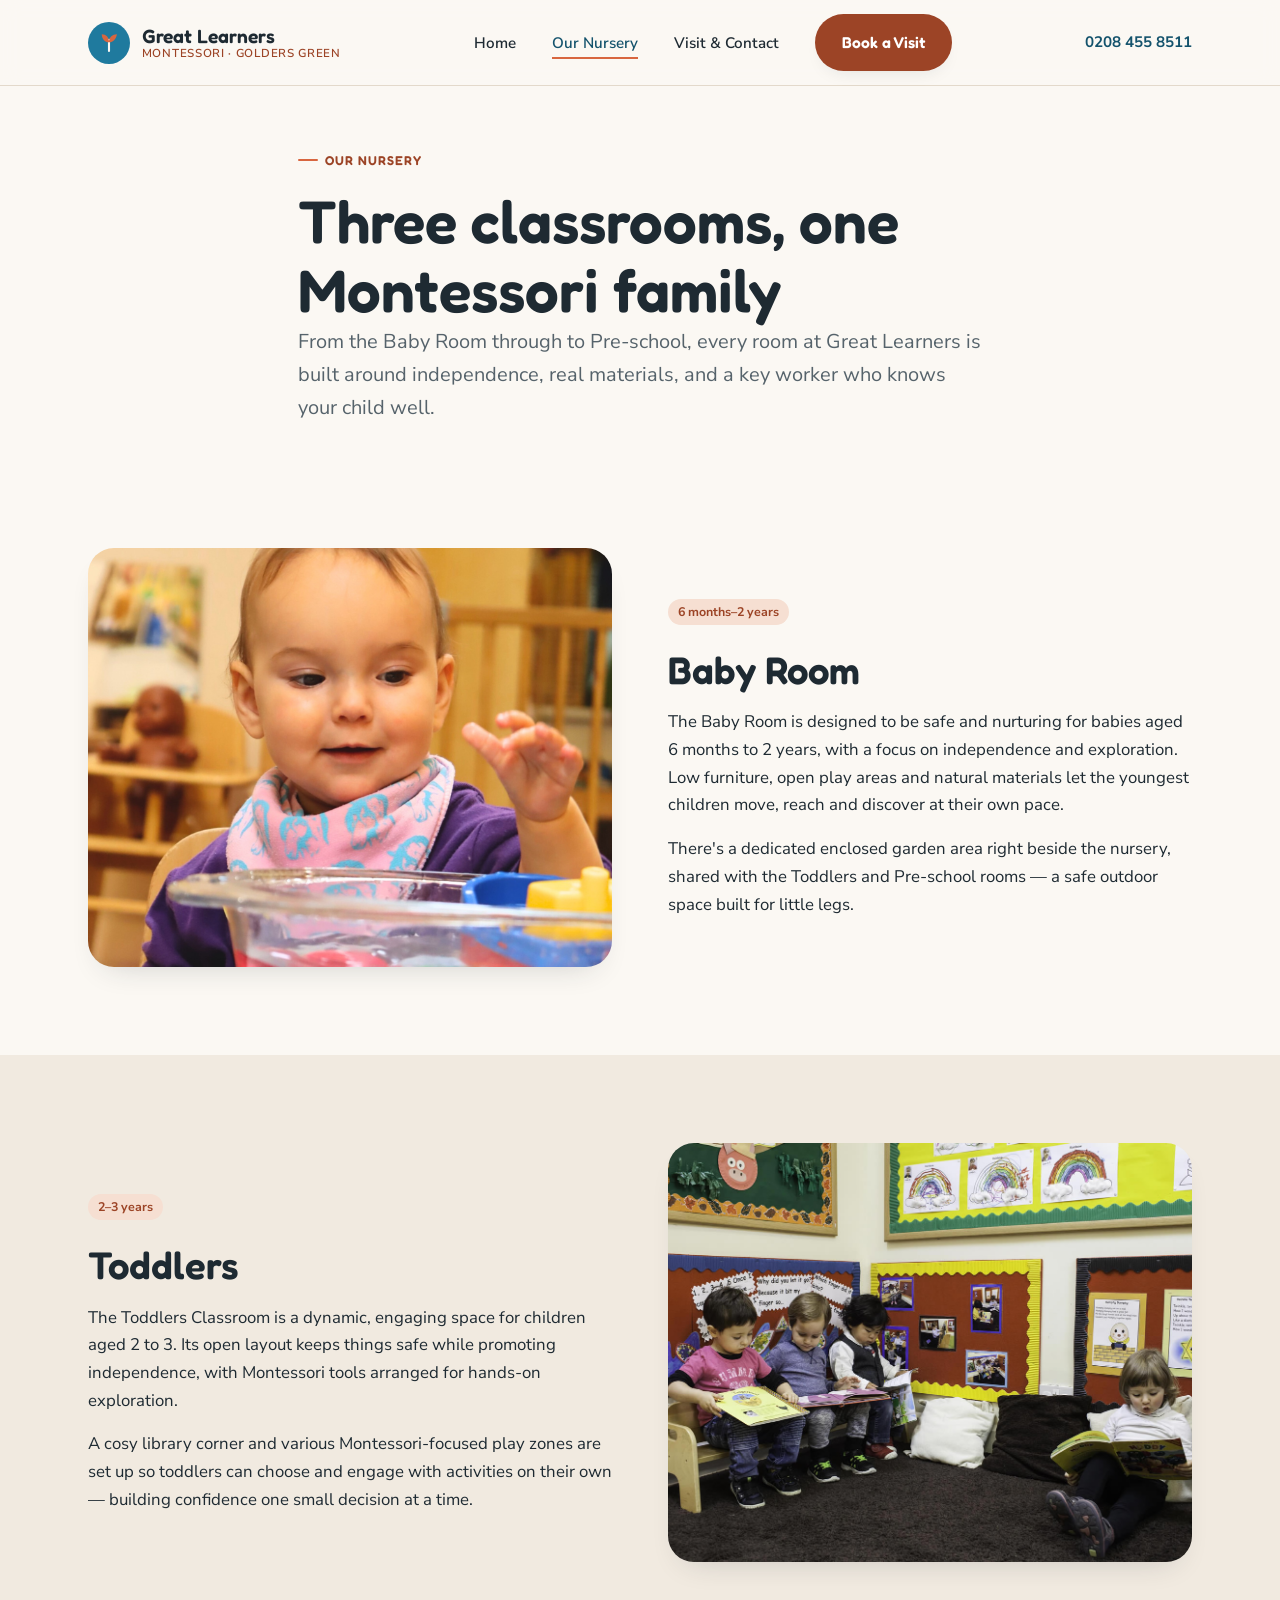
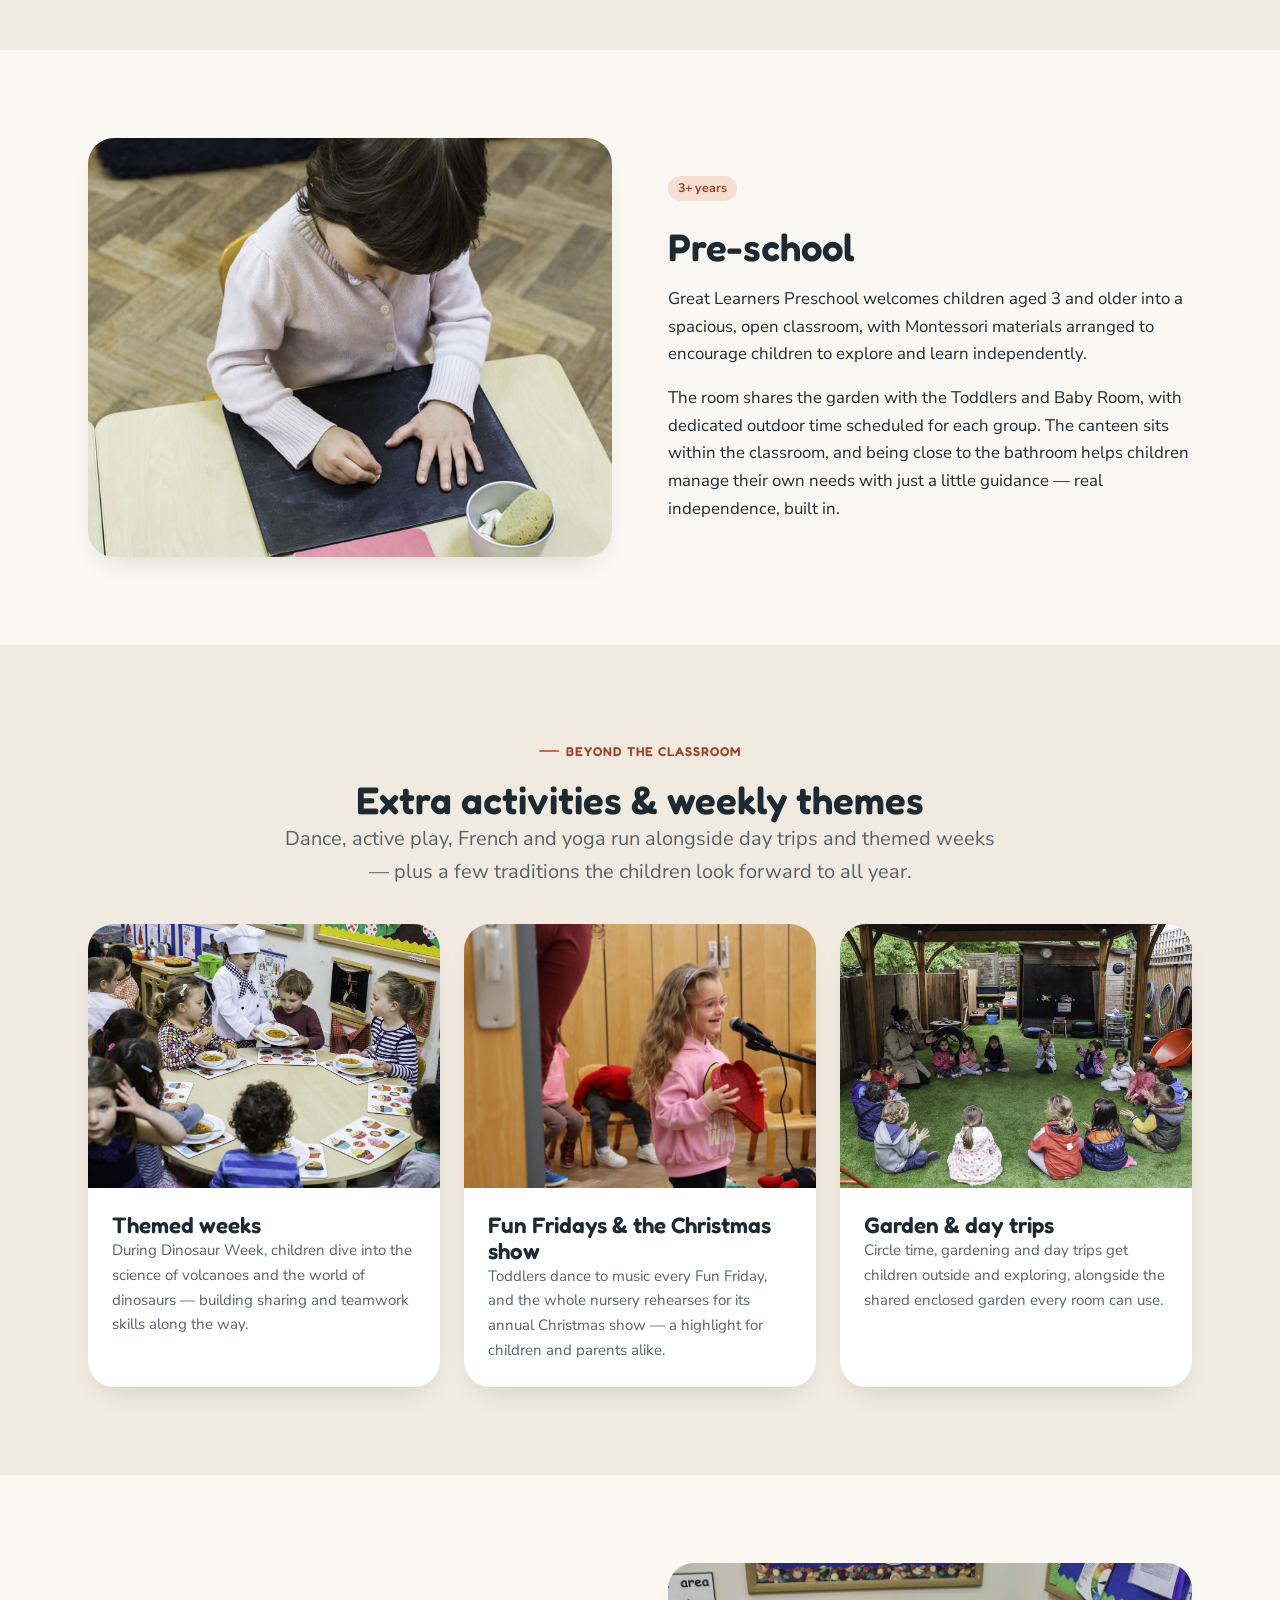
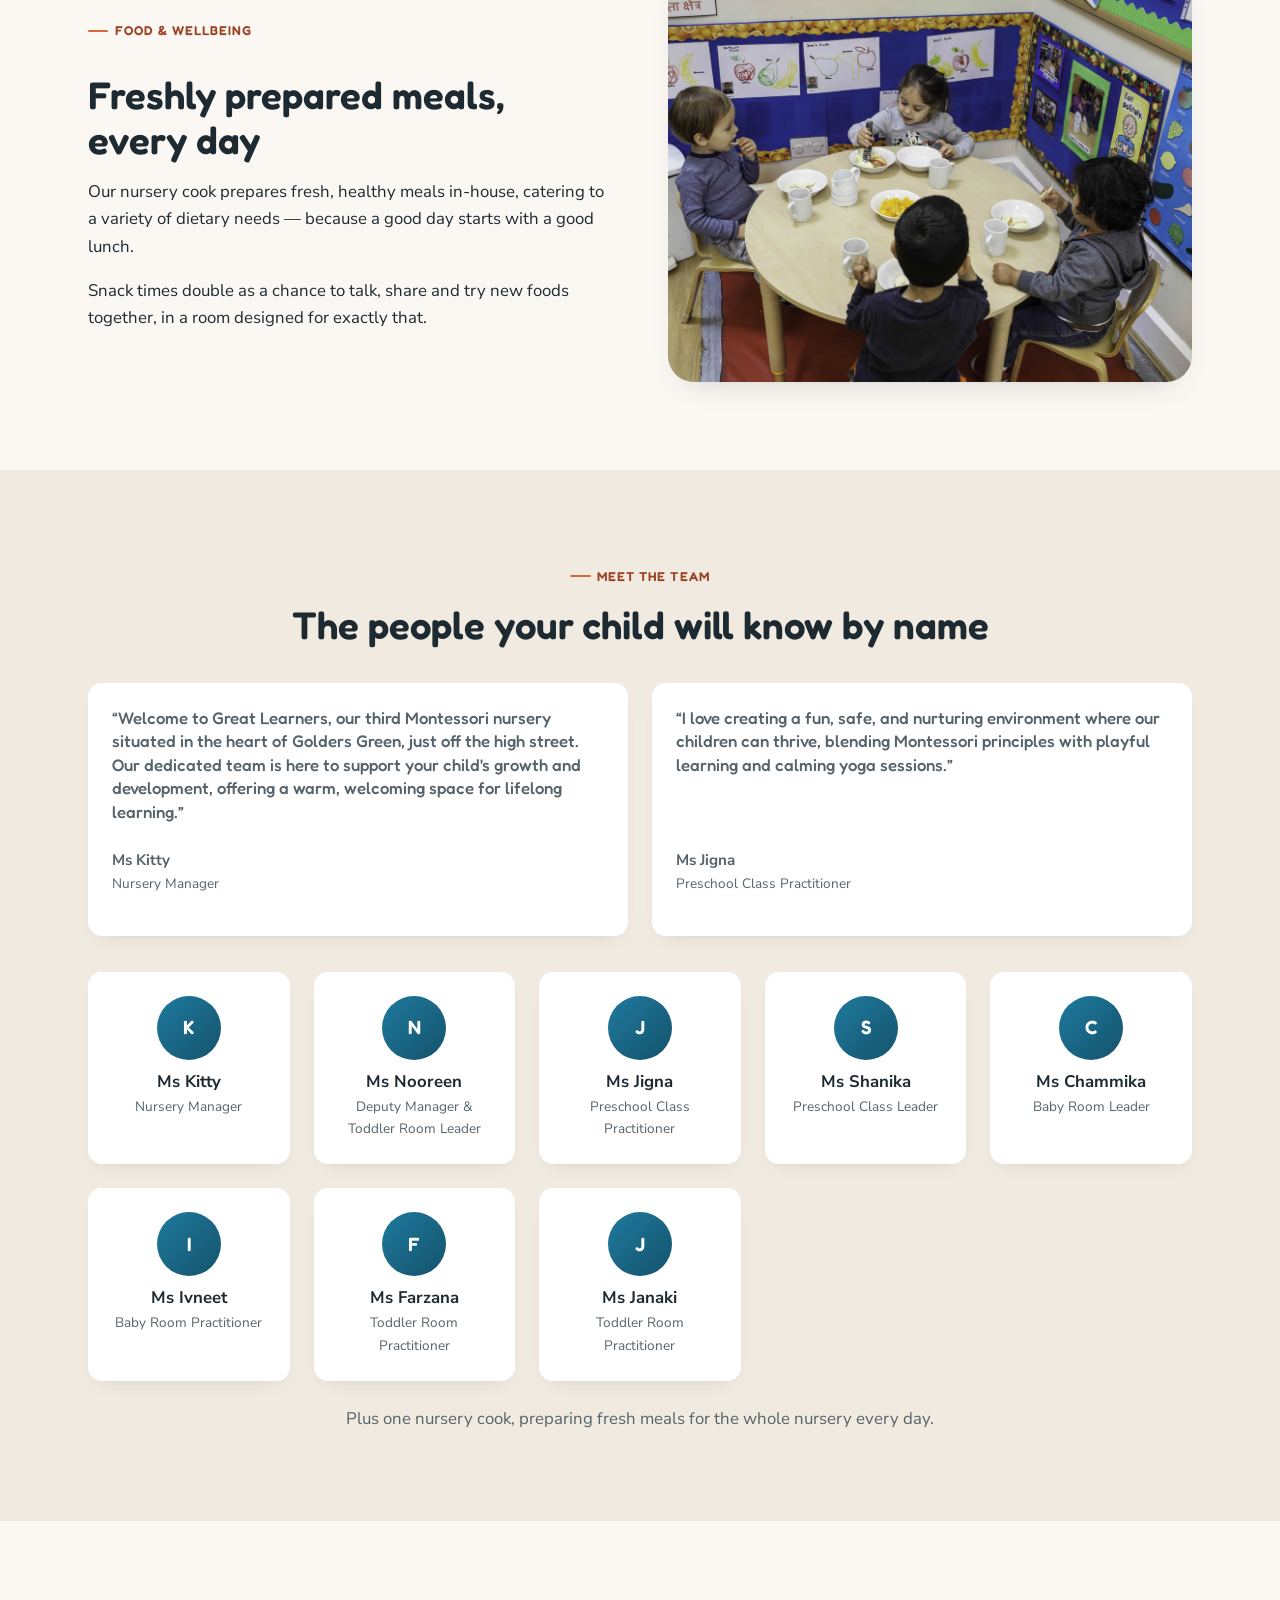
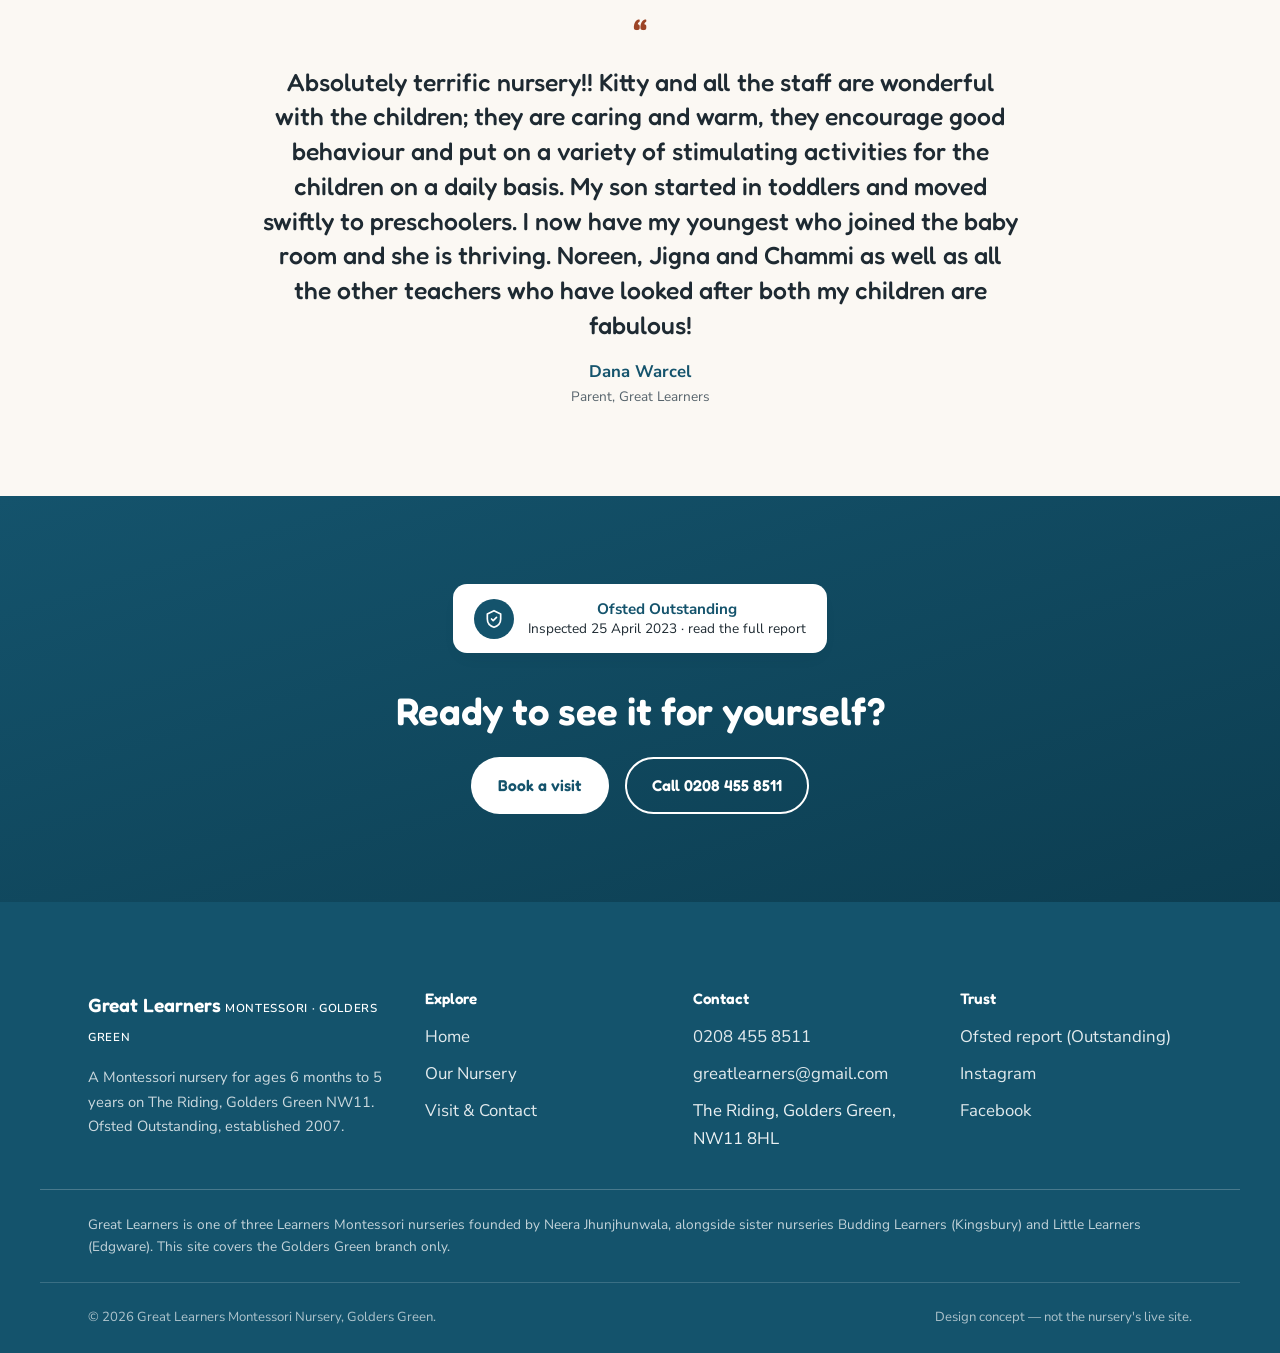
==== our-nursery.html @ 8410f06a "Build Great Learners Montessori Nursery demo site (Golders Green NW11) Three-page static redesign co" ====
<!doctype html>
<html lang="en" class="no-js">
<head>
<meta charset="utf-8">
<meta name="viewport" content="width=device-width, initial-scale=1">
<title>Our Nursery | Great Learners Montessori, Golders Green NW11</title>
<meta name="description" content="Baby Room, Toddlers and Pre-school classrooms, extra activities, meals and the team at Great Learners Montessori Nursery, Golders Green.">
<link rel="icon" href="assets/img/favicon.svg" type="image/svg+xml">
<link rel="preconnect" href="https://fonts.googleapis.com">
<link rel="preconnect" href="https://fonts.gstatic.com" crossorigin>
<link href="https://fonts.googleapis.com/css2?family=Fredoka:wght@500;600;700&family=Nunito+Sans:ital,wght@0,400;0,600;0,700;1,400&display=swap" rel="stylesheet">
<link rel="stylesheet" href="assets/css/tokens.css">
<link rel="stylesheet" href="assets/css/main.css">
</head>
<body>
<a class="skip-link" href="#main">Skip to content</a>

<header class="site-header">
  <div class="container">
    <a class="brand" href="index.html">
      <img class="brand__mark" src="assets/img/favicon.svg" alt="" width="42" height="42">
      <span class="brand__text">
        <span class="brand__name">Great Learners</span>
        <span class="brand__tag">Montessori · Golders Green</span>
      </span>
    </a>
    <nav aria-label="Primary">
      <ul class="nav__menu" id="primary-menu">
        <li><a href="index.html">Home</a></li>
        <li><a href="our-nursery.html" aria-current="page">Our Nursery</a></li>
        <li><a href="contact.html">Visit &amp; Contact</a></li>
        <li><a class="btn btn--primary" href="contact.html">Book a Visit</a></li>
      </ul>
    </nav>
    <div class="nav__extra">
      <a class="nav__phone" href="tel:+442084558511">0208 455 8511</a>
    </div>
    <button class="nav__toggle" aria-expanded="false" aria-controls="primary-menu" aria-label="Toggle menu">
      <span class="nav__toggle-bar"></span>
    </button>
  </div>
</header>

<main id="main">

  <section class="page-banner">
    <div class="container" data-reveal>
      <p class="eyebrow">Our Nursery</p>
      <h1>Three classrooms, one Montessori family</h1>
      <p class="lead">From the Baby Room through to Pre-school, every room at Great Learners is built around independence, real materials, and a key worker who knows your child well.</p>
    </div>
  </section>

  <section class="section" id="baby-room">
    <div class="container split" data-reveal>
      <div class="split__media">
        <div class="frame">
          <img src="assets/img/baby-room-sensory-water.jpg" alt="A baby exploring a sensory water tray in the Baby Room" width="1800" height="1200">
        </div>
      </div>
      <div class="split__text">
        <span class="classroom-card__age tabular">6 months&ndash;2 years</span>
        <h2>Baby Room</h2>
        <p>The Baby Room is designed to be safe and nurturing for babies aged 6 months to 2 years, with a focus on independence and exploration. Low furniture, open play areas and natural materials let the youngest children move, reach and discover at their own pace.</p>
        <p>There's a dedicated enclosed garden area right beside the nursery, shared with the Toddlers and Pre-school rooms — a safe outdoor space built for little legs.</p>
      </div>
    </div>
  </section>

  <section class="section section--dim" id="toddlers">
    <div class="container split split--reverse" data-reveal>
      <div class="split__media">
        <div class="frame">
          <img src="assets/img/reading-corner.jpg" alt="Toddlers reading together in the Toddlers classroom library corner" width="1300" height="867">
        </div>
      </div>
      <div class="split__text">
        <span class="classroom-card__age tabular">2&ndash;3 years</span>
        <h2>Toddlers</h2>
        <p>The Toddlers Classroom is a dynamic, engaging space for children aged 2 to 3. Its open layout keeps things safe while promoting independence, with Montessori tools arranged for hands-on exploration.</p>
        <p>A cosy library corner and various Montessori-focused play zones are set up so toddlers can choose and engage with activities on their own — building confidence one small decision at a time.</p>
      </div>
    </div>
  </section>

  <section class="section" id="preschool">
    <div class="container split" data-reveal>
      <div class="split__media">
        <div class="frame">
          <img src="assets/img/writing-letter-s.jpg" alt="A pre-schooler practising letter writing at a table" width="733" height="1100">
        </div>
      </div>
      <div class="split__text">
        <span class="classroom-card__age tabular">3+ years</span>
        <h2>Pre-school</h2>
        <p>Great Learners Preschool welcomes children aged 3 and older into a spacious, open classroom, with Montessori materials arranged to encourage children to explore and learn independently.</p>
        <p>The room shares the garden with the Toddlers and Baby Room, with dedicated outdoor time scheduled for each group. The canteen sits within the classroom, and being close to the bathroom helps children manage their own needs with just a little guidance — real independence, built in.</p>
      </div>
    </div>
  </section>

  <section class="section section--dim">
    <div class="container">
      <div class="section-head section-head--center" data-reveal>
        <p class="eyebrow">Beyond the classroom</p>
        <h2>Extra activities &amp; weekly themes</h2>
        <p class="lead" style="margin-inline:auto;">Dance, active play, French and yoga run alongside day trips and themed weeks — plus a few traditions the children look forward to all year.</p>
      </div>
      <div class="card-grid" data-reveal>
        <div class="classroom-card">
          <div class="classroom-card__media">
            <img src="assets/img/mealtime-chef-roleplay.jpg" alt="Pre-schoolers dressed as chefs, role-playing serving food to their friends" width="1300" height="867">
          </div>
          <div class="classroom-card__body">
            <h3>Themed weeks</h3>
            <p>During Dinosaur Week, children dive into the science of volcanoes and the world of dinosaurs — building sharing and teamwork skills along the way.</p>
          </div>
        </div>
        <div class="classroom-card">
          <div class="classroom-card__media">
            <img src="assets/img/activity-christmas-show.jpg" alt="A Great Learners pre-schooler singing at the microphone during the annual Christmas show" width="1800" height="1200">
          </div>
          <div class="classroom-card__body">
            <h3>Fun Fridays &amp; the Christmas show</h3>
            <p>Toddlers dance to music every Fun Friday, and the whole nursery rehearses for its annual Christmas show — a highlight for children and parents alike.</p>
          </div>
        </div>
        <div class="classroom-card">
          <div class="classroom-card__media">
            <img src="assets/img/garden-circle-time.jpg" alt="Children and a teacher having circle time in the nursery garden" width="1300" height="867">
          </div>
          <div class="classroom-card__body">
            <h3>Garden &amp; day trips</h3>
            <p>Circle time, gardening and day trips get children outside and exploring, alongside the shared enclosed garden every room can use.</p>
          </div>
        </div>
      </div>
    </div>
  </section>

  <section class="section">
    <div class="container split split--reverse" data-reveal>
      <div class="split__media">
        <div class="frame">
          <img src="assets/img/meals-snacktime.jpg" alt="Children sharing fruit and snacks together at Great Learners" width="1300" height="867">
        </div>
      </div>
      <div class="split__text">
        <p class="eyebrow">Food &amp; wellbeing</p>
        <h2>Freshly prepared meals, every day</h2>
        <p>Our nursery cook prepares fresh, healthy meals in-house, catering to a variety of dietary needs — because a good day starts with a good lunch.</p>
        <p>Snack times double as a chance to talk, share and try new foods together, in a room designed for exactly that.</p>
      </div>
    </div>
  </section>

  <section class="section section--dim">
    <div class="container">
      <div class="section-head section-head--center" data-reveal>
        <p class="eyebrow">Meet the team</p>
        <h2>The people your child will know by name</h2>
      </div>
      <div class="card-grid" data-reveal style="margin-bottom: var(--space-4);">
        <div class="feature-card">
          <p class="quote__text" style="font-size:1.05rem;">&ldquo;Welcome to Great Learners, our third Montessori nursery situated in the heart of Golders Green, just off the high street. Our dedicated team is here to support your child's growth and development, offering a warm, welcoming space for lifelong learning.&rdquo;</p>
          <p class="quote__cite">Ms Kitty<span>Nursery Manager</span></p>
        </div>
        <div class="feature-card">
          <p class="quote__text" style="font-size:1.05rem;">&ldquo;I love creating a fun, safe, and nurturing environment where our children can thrive, blending Montessori principles with playful learning and calming yoga sessions.&rdquo;</p>
          <p class="quote__cite">Ms Jigna<span>Preschool Class Practitioner</span></p>
        </div>
      </div>
      <div class="team-grid" data-reveal>
        <div class="team-card">
          <div class="team-card__avatar" aria-hidden="true">K</div>
          <div class="team-card__name">Ms Kitty</div>
          <div class="team-card__role">Nursery Manager</div>
        </div>
        <div class="team-card">
          <div class="team-card__avatar" aria-hidden="true">N</div>
          <div class="team-card__name">Ms Nooreen</div>
          <div class="team-card__role">Deputy Manager &amp; Toddler Room Leader</div>
        </div>
        <div class="team-card">
          <div class="team-card__avatar" aria-hidden="true">J</div>
          <div class="team-card__name">Ms Jigna</div>
          <div class="team-card__role">Preschool Class Practitioner</div>
        </div>
        <div class="team-card">
          <div class="team-card__avatar" aria-hidden="true">S</div>
          <div class="team-card__name">Ms Shanika</div>
          <div class="team-card__role">Preschool Class Leader</div>
        </div>
        <div class="team-card">
          <div class="team-card__avatar" aria-hidden="true">C</div>
          <div class="team-card__name">Ms Chammika</div>
          <div class="team-card__role">Baby Room Leader</div>
        </div>
        <div class="team-card">
          <div class="team-card__avatar" aria-hidden="true">I</div>
          <div class="team-card__name">Ms Ivneet</div>
          <div class="team-card__role">Baby Room Practitioner</div>
        </div>
        <div class="team-card">
          <div class="team-card__avatar" aria-hidden="true">F</div>
          <div class="team-card__name">Ms Farzana</div>
          <div class="team-card__role">Toddler Room Practitioner</div>
        </div>
        <div class="team-card">
          <div class="team-card__avatar" aria-hidden="true">J</div>
          <div class="team-card__name">Ms Janaki</div>
          <div class="team-card__role">Toddler Room Practitioner</div>
        </div>
      </div>
      <p style="text-align:center; margin-top: var(--space-3); color: var(--color-text-soft);">Plus one nursery cook, preparing fresh meals for the whole nursery every day.</p>
    </div>
  </section>

  <section class="section">
    <div class="container">
      <div class="quote" data-reveal>
        <p class="quote__mark" aria-hidden="true">&ldquo;</p>
        <p class="quote__text">Absolutely terrific nursery!! Kitty and all the staff are wonderful with the children; they are caring and warm, they encourage good behaviour and put on a variety of stimulating activities for the children on a daily basis. My son started in toddlers and moved swiftly to preschoolers. I now have my youngest who joined the baby room and she is thriving. Noreen, Jigna and Chammi as well as all the other teachers who have looked after both my children are fabulous!</p>
        <p class="quote__cite">Dana Warcel<span>Parent, Great Learners</span></p>
      </div>
    </div>
  </section>

  <section class="section section--dark cta-band">
    <div class="container" data-reveal>
      <a class="ofsted-badge" href="https://reports.ofsted.gov.uk/provider/16/EY360232" target="_blank" rel="noopener">
        <span class="ofsted-badge__icon" aria-hidden="true">
          <svg width="20" height="20" viewBox="0 0 24 24" fill="none" stroke="currentColor" stroke-width="2" stroke-linecap="round" stroke-linejoin="round"><path d="M12 2 4 6v6c0 5 3.5 8.5 8 10 4.5-1.5 8-5 8-10V6l-8-4Z"/><path d="m9 12 2 2 4-4"/></svg>
        </span>
        <span class="ofsted-badge__text"><strong>Ofsted Outstanding</strong>Inspected 25 April 2023 &middot; read the full report</span>
      </a>
      <h2 style="margin-top: var(--space-4);">Ready to see it for yourself?</h2>
      <div class="btn-row" style="justify-content:center; margin-top: var(--space-3);">
        <a class="btn btn--light" href="contact.html">Book a visit</a>
        <a class="btn btn--ghost" href="tel:+442084558511">Call 0208 455 8511</a>
      </div>
    </div>
  </section>

</main>

<footer class="site-footer">
  <div class="container footer-grid">
    <div class="footer-brand">
      <span class="brand__name">Great Learners</span>
      <span class="brand__tag">Montessori · Golders Green</span>
      <p>A Montessori nursery for ages 6 months to 5 years on The Riding, Golders Green NW11. Ofsted Outstanding, established 2007.</p>
    </div>
    <div>
      <h4>Explore</h4>
      <ul>
        <li><a href="index.html">Home</a></li>
        <li><a href="our-nursery.html">Our Nursery</a></li>
        <li><a href="contact.html">Visit &amp; Contact</a></li>
      </ul>
    </div>
    <div>
      <h4>Contact</h4>
      <ul>
        <li><a href="tel:+442084558511">0208 455 8511</a></li>
        <li><a href="mailto:greatlearners@gmail.com">greatlearners@gmail.com</a></li>
        <li>The Riding, Golders Green, NW11 8HL</li>
      </ul>
    </div>
    <div>
      <h4>Trust</h4>
      <ul>
        <li><a href="https://reports.ofsted.gov.uk/provider/16/EY360232" target="_blank" rel="noopener">Ofsted report (Outstanding)</a></li>
        <li><a href="https://www.instagram.com/greatlearners/" target="_blank" rel="noopener">Instagram</a></li>
        <li><a href="https://www.facebook.com/greatlearnersmontessori/" target="_blank" rel="noopener">Facebook</a></li>
      </ul>
    </div>
  </div>
  <div class="container footer-family">
    Great Learners is one of three Learners Montessori nurseries founded by Neera Jhunjhunwala, alongside sister nurseries Budding Learners (Kingsbury) and Little Learners (Edgware). This site covers the Golders Green branch only.
  </div>
  <div class="container footer-bottom">
    <span>&copy; <span id="year">2026</span> Great Learners Montessori Nursery, Golders Green.</span>
    <span>Design concept — not the nursery's live site.</span>
  </div>
</footer>

<script src="assets/js/main.js" defer></script>
<script>document.getElementById('year').textContent = new Date().getFullYear();</script>
</body>
</html>
---- assets/css/tokens.css ----
/* ==========================================================================
   Design tokens — Great Learners Montessori Nursery, Golders Green NW11
   (one branch of the Learners Montessori family; this site is scoped to
   the Golders Green / The Riding location only — see BUILD_BRIEF.md)

   Palette: "morning sky" — a bright cerulean sky-blue as the primary hue,
   sampled in spirit from the royal-blue play chairs, dress-up aprons and
   water-play tubs that recur through every one of Great Learners' own
   classroom photos, paired with a warm burnt-terracotta accent lifted
   directly from the real building the nursery occupies (the golders-green
   brick gable of St Michael's, in exterior-building.jpg) and from the warm
   beech-wood shelving in every classroom. Chosen to read bright, open-air
   and optimistic (skies, morning circle-time in the garden) rather than
   the deep navy the parent brand's own shield logo defaults to — this is
   a distinct redesign identity for the Golders Green branch, not a copy
   of the existing site's colours.

   Distinct from every other project in this consultancy's portfolio
   (checked against sibling tokens.css files present at build time):
   - No dark navy/indigo (cobblers-and-keys ~213°, nw3-chiropractic
     ~232-240°) — this sky-blue sits at hue ~197°, meaningfully brighter/
     lighter (L 37%) than either, not a dark UI anchor colour.
   - No deep teal (hampstead-chiropractic ~185°, je-sports-therapy
     ~183-184°) — again a ~12-15° hue gap plus much higher lightness here.
   - No moss/fern/bottle green (casa-dei-bambini-montessori ~100°,
     lamats-vintage ~152°) and no green at all as a named token.
   - No amethyst/violet (dental-perfection ~276°).
   - No red/crimson/rose/mauve/plum (quigley-butchers 0°, royal-fabrics
     ~340-344°, mad-lillies ~350°, reichs-caterers ~333°, stitches-
     tailoring ~305°) — the terracotta accent here sits at hue ~15°, an
     orange-leaning burnt clay, not a red or pink.
   - Gold/honey/brass (casa-dei-bambini honey ~33°, beehive-brookland
     amber ~40°, plus several siblings' brass trims) is deliberately NOT
     used here — this build is a clean two-hue system (sky + terracotta)
     rather than adding a third accent into that already-crowded band.

   Contrast notes (computed via the WCAG relative-luminance formula, not
   eyeballed — AA thresholds: 4.5:1 normal text, 3:1 large text/UI):
   - --color-sky (#1F7A9E): 4.57:1 on paper, 4.84:1 on white surface —
     clears AA for normal text and as a solid button fill under white
     text (white-on-sky is 4.84:1). Safe for headings, links, buttons.
   - --color-sky-deep (#14536C): 7.98:1 on paper, 8.46:1 white-on-fill —
     dark sections, footer, nav, hover/active state.
   - --color-sky-pale (#DCEEF3): pale tint for chips/badges only — 4.05:1
     against plain --color-sky, so don't set sky text on sky-pale without
     rechecking; ink/sky-deep both clear 12:1+ on it.
   - --color-terracotta (#D8663F) is DECORATIVE / LARGE-TEXT-ONLY on light
     backgrounds — 3.36:1 on paper, 3.56:1 white-on-fill — fails AA normal
     text. Use --color-terracotta-deep for any small text, link, or solid
     button fill that needs body-text-safe contrast.
   - --color-terracotta-deep (#9C4426): 6.07:1 on paper, 6.43:1 white-on-
     fill — safe for small text and button fills.
   - --color-ink (#1E2A32) / --color-ink-soft (#56636B): 13.84:1 / 5.84:1
     on paper — safe for body copy at both weights.
   ========================================================================== */

:root {
  /* ---- Colors: core ---- */
  --color-sky: #1F7A9E;           /* primary — bright cerulean sky-blue */
  --color-sky-deep: #14536C;      /* dark sections/footer/nav, hover/active */
  --color-sky-pale: #DCEEF3;      /* pale tint for chips/badges/backgrounds — not for text alone */

  --color-terracotta: #D8663F;    /* accent — DECORATIVE/LARGE-TEXT ONLY on light bg, see contrast note */
  --color-terracotta-deep: #9C4426; /* text-safe terracotta — small text, links, button fills */
  --color-terracotta-pale: #F6DFD2; /* pale tint for chips/badges — not for text */

  /* ---- Colors: neutrals ---- */
  --color-paper: #FBF8F3;         /* page background — warm ivory */
  --color-paper-dim: #F1EAE0;     /* secondary panel background, card fills */
  --color-surface: #FFFFFF;       /* card surface */
  --color-ink: #1E2A32;           /* body text — blue-charcoal, ties to sky hue family */
  --color-ink-soft: #56636B;      /* secondary text — 5.84:1 on paper */
  --color-line: #E3D9CB;          /* hairline borders — decorative only */
  --color-line-strong: #CBBBA6;
  --color-white: #FFFFFF;

  /* Computed hover-fill: shared dark accent buttons derived live from
     --color-sky via color-mix rather than a separate hand-maintained
     token — see main.css .btn rules. */
  --hover-fill: color-mix(in oklch, var(--color-sky) 72%, black);

  /* Semantic aliases */
  --color-bg: var(--color-paper);
  --color-text: var(--color-ink);
  --color-text-soft: var(--color-ink-soft);
  --color-primary: var(--color-sky);
  --color-primary-deep: var(--color-sky-deep);
  --color-accent: var(--color-terracotta);
  --color-accent-deep: var(--color-terracotta-deep);

  /* ---- Typography ----
     Google Fonts CDN (accepted convention elsewhere in this portfolio —
     dr-li-acupuncture-clinic, fitness-finetic, hampstead-practice,
     i-love-pilates, etc. — with a system-font fallback stack so the page
     still renders correctly if the CDN request fails). Fredoka (rounded,
     warm, friendly geometric sans) for display/headings — evokes a
     children's-education brand without tipping into twee, and echoes the
     hand-drawn marker-style headings on the nursery's own current site
     without literally copying its typeface. Nunito Sans for body/UI: a
     humanist sans with soft, rounded terminals that pairs cleanly with
     Fredoka rather than clashing. Neither font is used elsewhere in this
     portfolio yet. */
  --font-display: "Fredoka", ui-rounded, "SF Pro Rounded", "Baloo 2", "Segoe UI", -apple-system, BlinkMacSystemFont, "Helvetica Neue", Arial, sans-serif;
  --font-body: "Nunito Sans", -apple-system, BlinkMacSystemFont, "Segoe UI", Roboto, "Helvetica Neue", Arial, sans-serif;
  --font-sans: "Nunito Sans", -apple-system, BlinkMacSystemFont, "Segoe UI", Roboto, "Helvetica Neue", Arial, sans-serif;

  --fs-h1: clamp(2.35rem, 3.6vw + 1rem, 3.75rem);
  --fs-h2: clamp(1.7rem, 2vw + 1rem, 2.4rem);
  --fs-h3: clamp(1.2rem, 1vw + 1rem, 1.4rem);
  --fs-lead: clamp(1.08rem, 0.6vw + 0.9rem, 1.25rem);
  --fs-body: 1.05rem;
  --fs-small: 0.875rem;
  --fs-eyebrow: 0.8rem;

  --lh-tight: 1.15;
  --lh-body: 1.65;

  /* ---- Spacing scale ---- */
  --space-1: 0.5rem;
  --space-2: 1rem;
  --space-3: 1.5rem;
  --space-4: 2.25rem;
  --space-5: 3.5rem;
  --space-6: 5.5rem;
  --space-7: 8rem;

  /* ---- Layout ---- */
  --container-width: 1200px;
  --container-pad: clamp(1.25rem, 4vw, 3rem);
  --radius-sm: 6px;
  --radius-md: 14px;
  --radius-lg: 26px;

  /* ---- Shadows (warm, low-contrast — not cool/violet-toned) ---- */
  --shadow-card: 0 14px 32px -18px rgba(30, 42, 50, 0.24);
  --shadow-card-hover: 0 22px 44px -16px rgba(30, 42, 50, 0.32);
  --shadow-soft: 0 8px 20px -12px rgba(30, 42, 50, 0.18);

  /* ---- Motion ---- */
  --ease-out: cubic-bezier(0.22, 1, 0.36, 1);
  --ease-key: cubic-bezier(0.16, 0.84, 0.44, 1);
  --dur-fast: 220ms;
  --dur-med: 550ms;
  --dur-slow: 1100ms;

  /* Breakpoints (reference only, used in comments): 640 / 900 / 1200 */
}

@view-transition {
  navigation: auto;
}
---- assets/css/main.css ----
/* ==========================================================================
   Great Learners Montessori Nursery — shared styles
   Plain CSS, no framework, no build step. Tokens live in tokens.css.
   ========================================================================== */

/* ---- Reset ---- */
*, *::before, *::after { box-sizing: border-box; }
* { margin: 0; }
html {
  -webkit-text-size-adjust: 100%;
  scroll-behavior: smooth;
  /* Defensive: the fixed + translateX(100%) off-canvas mobile nav drawer
     (see .nav__menu below) is positioned off the visual viewport, but its
     transformed box still extends the document's scrollable-overflow
     region in some browsers, letting the whole page drag/scroll
     horizontally even with the drawer closed. Clipping on the axis that
     matters, on both html and body, prevents that without touching
     position: sticky on .site-header (which only needs overflow-y left
     alone on ancestors to keep working). */
  overflow-x: hidden;
}
@media (prefers-reduced-motion: reduce) {
  html { scroll-behavior: auto; }
}
body {
  font-family: var(--font-body);
  font-size: var(--fs-body);
  line-height: var(--lh-body);
  color: var(--color-text);
  background: var(--color-paper);
  min-height: 100vh;
  overflow-x: hidden;
}
img, picture, svg { display: block; max-width: 100%; }
input, button, textarea, select { font: inherit; color: inherit; }
a { color: var(--color-sky-deep); text-decoration-thickness: 0.08em; text-underline-offset: 0.18em; }
a:hover { color: var(--color-terracotta-deep); }
h1, h2, h3, h4 {
  font-family: var(--font-display);
  line-height: var(--lh-tight);
  font-weight: 600;
  color: var(--color-ink);
  overflow-wrap: anywhere;
}
h1 { font-size: var(--fs-h1); }
h2 { font-size: var(--fs-h2); }
h3 { font-size: var(--fs-h3); }
p { overflow-wrap: anywhere; }
ul, ol { padding-left: 1.2em; }
.no-js [data-reveal] { opacity: 1 !important; transform: none !important; }

/* Thin custom scrollbars on internally-scrolling elements */
.scroll-thin { scrollbar-width: thin; scrollbar-color: var(--color-sky) var(--color-paper-dim); }
.scroll-thin::-webkit-scrollbar { height: 8px; width: 8px; }
.scroll-thin::-webkit-scrollbar-track { background: var(--color-paper-dim); border-radius: 999px; }
.scroll-thin::-webkit-scrollbar-thumb { background: var(--color-sky); border-radius: 999px; }

.tabular { font-variant-numeric: tabular-nums; }

/* ---- Layout ---- */
.container {
  width: 100%;
  max-width: var(--container-width);
  margin-inline: auto;
  padding-inline: var(--container-pad);
}
.section { padding-block: var(--space-6); }
.section--tight { padding-block: var(--space-5); }
.section--dark {
  background: linear-gradient(in oklch to bottom right, var(--color-sky-deep), color-mix(in oklch, var(--color-sky-deep) 82%, black));
  color: var(--color-white);
}
.section--dark h2, .section--dark h3 { color: var(--color-white); }
.section--dim { background: var(--color-paper-dim); }
.eyebrow {
  display: inline-flex;
  align-items: center;
  gap: 0.5em;
  font-family: var(--font-display);
  font-size: var(--fs-eyebrow);
  font-weight: 600;
  letter-spacing: 0.08em;
  text-transform: uppercase;
  color: var(--color-terracotta-deep);
  margin-bottom: var(--space-2);
}
.eyebrow::before {
  content: "";
  width: 1.6em;
  height: 2px;
  background: var(--color-terracotta);
  border-radius: 2px;
}
.section--dark .eyebrow { color: var(--color-sky-pale); }
.section--dark .eyebrow::before { background: var(--color-sky-pale); }
.lead { font-size: var(--fs-lead); color: var(--color-text-soft); max-width: 60ch; }
.section--dark .lead { color: color-mix(in oklch, var(--color-white) 82%, transparent); }
.section-head { max-width: 720px; margin-bottom: var(--space-4); }
.section-head--center { margin-inline: auto; text-align: center; }

/* ---- Buttons ---- */
.btn {
  display: inline-flex;
  align-items: center;
  justify-content: center;
  gap: 0.5em;
  font-family: var(--font-display);
  font-weight: 600;
  font-size: 0.98rem;
  padding: 0.85em 1.6em;
  border-radius: 999px;
  border: 2px solid transparent;
  cursor: pointer;
  text-decoration: none;
  white-space: nowrap;
  transition: transform var(--dur-fast) var(--ease-out), box-shadow var(--dur-fast) var(--ease-out), background-color var(--dur-fast) var(--ease-out);
}
.btn--primary { background: var(--color-terracotta-deep); color: var(--color-white); box-shadow: var(--shadow-soft); }
.btn--primary:hover { background: color-mix(in oklch, var(--color-terracotta-deep) 82%, black); color: var(--color-white); box-shadow: var(--shadow-card-hover); }
.btn--ghost { background: transparent; border-color: currentColor; color: var(--color-sky-deep); }
.btn--ghost:hover { background: var(--color-sky-deep); color: var(--color-white); }
.section--dark .btn--ghost { color: var(--color-white); }
.section--dark .btn--ghost:hover { background: var(--color-white); color: var(--color-sky-deep); }
.btn--light { background: var(--color-white); color: var(--color-sky-deep); }
.btn--light:hover { background: var(--color-sky-pale); }
.btn-row { display: flex; flex-wrap: wrap; gap: var(--space-2); align-items: center; }
/* Never animate transform on the element that owns :hover if it also owns
   layout-affecting children; here .btn itself is the leaf, so a direct
   hover-transform is fine. The magnetic CTA below hovers a stable wrapper
   and animates the button as its child instead. */
.btn:active { transform: translateY(1px); }

.magnetic-wrap { display: inline-block; }
.btn--magnetic { transition: transform var(--dur-fast) var(--ease-out); }

/* ---- Header / Nav ---- */
.site-header {
  position: sticky;
  top: 0;
  z-index: 40;
  background: color-mix(in oklch, var(--color-paper) 92%, transparent);
  backdrop-filter: blur(10px);
  border-bottom: 1px solid var(--color-line);
}
.site-header .container {
  display: flex;
  align-items: center;
  justify-content: space-between;
  gap: var(--space-3);
  padding-block: 0.9rem;
}
.brand { display: flex; align-items: center; gap: 0.7em; text-decoration: none; min-width: 0; }
.brand__mark { flex-shrink: 0; width: 42px; height: 42px; }
.brand__text { display: flex; flex-direction: column; line-height: 1.15; min-width: 0; }
.brand__name { font-family: var(--font-display); font-weight: 600; font-size: 1.2rem; color: var(--color-ink); overflow-wrap: anywhere; }
.brand__tag { font-size: 0.72rem; letter-spacing: 0.06em; text-transform: uppercase; color: var(--color-terracotta-deep); font-weight: 600; }

.nav__menu {
  display: flex;
  align-items: center;
  gap: var(--space-4);
  list-style: none;
  padding: 0;
}
.nav__menu a:not(.btn) {
  color: var(--color-ink);
  text-decoration: none;
  font-weight: 600;
  font-size: 0.95rem;
  padding-block: 0.3em;
  border-bottom: 2px solid transparent;
}
.nav__menu a:not(.btn):hover,
.nav__menu a:not(.btn)[aria-current="page"] {
  color: var(--color-sky-deep);
  border-bottom-color: var(--color-terracotta);
}
.nav__extra { display: flex; align-items: center; gap: var(--space-3); }
.nav__phone { display: inline-flex; align-items: center; gap: 0.4em; font-weight: 700; color: var(--color-sky-deep); text-decoration: none; font-size: 0.95rem; }
.nav__toggle {
  display: none;
  background: none;
  border: none;
  cursor: pointer;
  padding: 0.4rem;
  border-radius: var(--radius-sm);
}
.nav__toggle-bar, .nav__toggle-bar::before, .nav__toggle-bar::after {
  content: "";
  display: block;
  width: 24px;
  height: 2px;
  background: var(--color-ink);
  border-radius: 2px;
  position: relative;
  transition: transform var(--dur-fast) var(--ease-out), opacity var(--dur-fast) var(--ease-out);
}
.nav__toggle-bar::before { position: absolute; top: -7px; }
.nav__toggle-bar::after { position: absolute; top: 7px; }
.nav__toggle[aria-expanded="true"] .nav__toggle-bar { background: transparent; }
.nav__toggle[aria-expanded="true"] .nav__toggle-bar::before { transform: translateY(7px) rotate(45deg); }
.nav__toggle[aria-expanded="true"] .nav__toggle-bar::after { transform: translateY(-7px) rotate(-45deg); }

@media (max-width: 900px) {
  .nav__toggle { display: block; }
  .nav__menu {
    position: fixed;
    inset: 0 0 0 auto;
    height: 100vh;
    width: min(320px, 84vw);
    background: var(--color-surface);
    flex-direction: column;
    align-items: flex-start;
    justify-content: flex-start;
    gap: var(--space-2);
    padding: 5.5rem var(--space-4) var(--space-4);
    transform: translateX(100%);
    transition: transform var(--dur-med) var(--ease-out);
    box-shadow: -20px 0 50px -20px rgba(0,0,0,0.3);
  }
  .nav__menu[data-open="true"] { transform: translateX(0); }
  .nav__menu a:not(.btn) { width: 100%; padding-block: 0.6em; font-size: 1.05rem; }
  .nav__extra { display: none; }
  .nav__menu .btn { margin-top: var(--space-2); }
}

/* ---- Hero ---- */
.hero { padding-block: var(--space-6) var(--space-5); overflow: hidden; }
.hero .container {
  display: grid;
  grid-template-columns: minmax(0, 1.05fr) minmax(0, 0.95fr);
  gap: var(--space-5);
  align-items: center;
}
.hero__content { min-width: 0; }
.hero h1 { margin-bottom: var(--space-2); }
.hero__lead { margin-bottom: var(--space-4); }
.hero__media {
  position: relative;
  min-width: 0;
}
.hero__media-frame {
  aspect-ratio: 4 / 3.1;
  border-radius: var(--radius-lg);
  overflow: hidden;
  box-shadow: var(--shadow-card-hover);
}
.hero__media-frame img { width: 100%; height: 100%; object-fit: cover; }
.hero__badge {
  position: absolute;
  bottom: -1.1rem;
  left: -1.1rem;
  background: var(--color-surface);
  border-radius: var(--radius-md);
  box-shadow: var(--shadow-card);
  padding: 0.9rem 1.2rem;
  display: flex;
  align-items: center;
  gap: 0.7em;
  max-width: 240px;
}
.hero__badge-icon {
  flex-shrink: 0;
  width: 38px;
  height: 38px;
  border-radius: 50%;
  background: var(--color-terracotta-pale);
  display: grid;
  place-items: center;
  color: var(--color-terracotta-deep);
}
.hero__badge-text { font-size: 0.82rem; line-height: 1.3; font-weight: 700; color: var(--color-ink); min-width: 0; overflow-wrap: anywhere; }
.hero__badge-text span { display: block; font-weight: 400; color: var(--color-text-soft); font-size: 0.78rem; }

@media (max-width: 900px) {
  .hero .container { grid-template-columns: 1fr; }
  .hero__media { order: -1; }
  .hero__badge { left: 0.75rem; bottom: -0.9rem; }
}

/* ---- Stat strip ---- */
.stat-strip {
  display: grid;
  grid-template-columns: repeat(4, minmax(0, 1fr));
  gap: var(--space-3);
  border-radius: var(--radius-lg);
  background: var(--color-surface);
  box-shadow: var(--shadow-card);
  padding: var(--space-4);
}
.stat-item { text-align: center; min-width: 0; }
.stat-item__num {
  font-family: var(--font-display);
  font-size: clamp(1.3rem, 1.6vw + 0.85rem, 2.1rem);
  font-weight: 600;
  color: var(--color-sky-deep);
  overflow-wrap: anywhere;
  word-break: break-word;
}
.stat-item__label { font-size: 0.82rem; color: var(--color-text-soft); font-weight: 600; overflow-wrap: anywhere; }
@media (max-width: 720px) {
  .stat-strip { grid-template-columns: repeat(2, minmax(0, 1fr)); gap: var(--space-3) var(--space-2); }
}

/* ---- About / split section ---- */
.split {
  display: grid;
  grid-template-columns: minmax(0, 1fr) minmax(0, 1fr);
  gap: var(--space-5);
  align-items: center;
}
.split--reverse { direction: rtl; }
.split--reverse > * { direction: ltr; }
.split__media { min-width: 0; }
.split__media .frame {
  aspect-ratio: 5 / 4;
  border-radius: var(--radius-lg);
  overflow: hidden;
  box-shadow: var(--shadow-card);
}
.split__media img { width: 100%; height: 100%; object-fit: cover; }
.split__text { min-width: 0; }
.split__text > * + * { margin-top: var(--space-2); }
@media (max-width: 900px) {
  .split, .split--reverse { grid-template-columns: 1fr; direction: ltr; }
}

/* ---- Feature card grid (subgrid rows so title/desc align) ---- */
.feature-grid {
  display: grid;
  grid-template-columns: repeat(auto-fit, minmax(240px, 1fr));
  gap: var(--space-3);
}
@supports (grid-template-rows: subgrid) {
  .feature-grid { grid-template-rows: auto auto 1fr; }
  .feature-card { display: grid; grid-row: span 3; grid-template-rows: subgrid; gap: var(--space-1); }
}
.feature-card {
  background: var(--color-surface);
  border-radius: var(--radius-md);
  padding: var(--space-3);
  box-shadow: var(--shadow-soft);
  min-width: 0;
}
.feature-card__icon {
  width: 46px;
  height: 46px;
  border-radius: 50%;
  background: var(--color-sky-pale);
  color: var(--color-sky-deep);
  display: grid;
  place-items: center;
  margin-bottom: var(--space-1);
}
.feature-card h3 { overflow-wrap: anywhere; }
.feature-card p { color: var(--color-text-soft); font-size: 0.95rem; }

/* ---- Classroom / card group with hover-dim via :has() ---- */
.card-grid {
  display: grid;
  grid-template-columns: repeat(auto-fit, minmax(260px, 1fr));
  gap: var(--space-3);
}
.classroom-card {
  background: var(--color-surface);
  border-radius: var(--radius-lg);
  overflow: hidden;
  box-shadow: var(--shadow-card);
  text-decoration: none;
  color: inherit;
  display: flex;
  flex-direction: column;
  min-width: 0;
  transition: box-shadow var(--dur-fast) var(--ease-out), opacity var(--dur-fast) var(--ease-out);
}
.classroom-card__media { aspect-ratio: 4 / 3; overflow: hidden; }
.classroom-card__media img { width: 100%; height: 100%; object-fit: cover; transition: transform var(--dur-med) var(--ease-out); }
.classroom-card__hover-target:hover .classroom-card__media img,
.classroom-card__hover-target:focus-within .classroom-card__media img { transform: scale(1.05); }
.classroom-card__body { padding: var(--space-3); min-width: 0; }
.classroom-card__age { display: inline-block; font-size: 0.78rem; font-weight: 700; color: var(--color-terracotta-deep); background: var(--color-terracotta-pale); border-radius: 999px; padding: 0.2em 0.8em; margin-bottom: 0.6em; }
.classroom-card__body p { color: var(--color-text-soft); font-size: 0.94rem; }
/* Hover-dim siblings when one card in the group is hovered/focused —
   hover the stable card wrapper, not the element that owns the transform. */
.card-grid:has(.classroom-card__hover-target:hover) .classroom-card__hover-target:not(:hover),
.card-grid:has(.classroom-card__hover-target:focus-within) .classroom-card__hover-target:not(:focus-within) {
  opacity: 0.72;
}

/* ---- Testimonial / pull-quote ---- */
.quote {
  max-width: 760px;
  margin-inline: auto;
  text-align: center;
}
.quote__mark { font-family: var(--font-display); font-size: 3.5rem; color: var(--color-terracotta-deep); line-height: 1; }
.quote__text { font-family: var(--font-display); font-size: clamp(1.15rem, 1.1vw + 1rem, 1.55rem); font-weight: 500; color: var(--color-ink); line-height: 1.4; overflow-wrap: anywhere; }
.quote__cite { margin-top: var(--space-2); font-weight: 700; color: var(--color-sky-deep); font-style: normal; }
.quote__cite span { display: block; font-weight: 400; color: var(--color-text-soft); font-size: 0.85rem; }

/* ---- CTA band ---- */
.cta-band { text-align: center; }
.cta-band__contacts {
  display: flex;
  flex-wrap: wrap;
  justify-content: center;
  gap: var(--space-3);
  margin-top: var(--space-3);
}
.cta-band__contacts a {
  color: var(--color-white);
  font-weight: 700;
  text-decoration: none;
  border-bottom: 2px solid color-mix(in oklch, var(--color-white) 40%, transparent);
}
.cta-band__contacts a:hover { border-bottom-color: var(--color-white); }

/* ---- Ofsted badge ---- */
.ofsted-badge {
  display: inline-flex;
  align-items: center;
  gap: 0.8em;
  background: var(--color-surface);
  border-radius: var(--radius-md);
  padding: 0.9rem 1.3rem;
  box-shadow: var(--shadow-soft);
  text-decoration: none;
  color: var(--color-ink);
  min-width: 0;
}
.ofsted-badge:hover { box-shadow: var(--shadow-card-hover); }
.ofsted-badge__icon { flex-shrink: 0; width: 40px; height: 40px; border-radius: 50%; background: var(--color-sky-deep); color: var(--color-white); display: grid; place-items: center; }
.ofsted-badge__text { font-size: 0.85rem; line-height: 1.3; min-width: 0; }
.ofsted-badge__text strong { display: block; font-size: 0.95rem; color: var(--color-sky-deep); }

/* ---- Footer ---- */
.site-footer { background: var(--color-sky-deep); color: color-mix(in oklch, var(--color-white) 92%, transparent); }
.footer-grid {
  display: grid;
  grid-template-columns: 1.3fr 1fr 1fr 1fr;
  gap: var(--space-4);
  padding-block: var(--space-6) var(--space-4);
}
.footer-grid h4 { color: var(--color-white); font-size: 0.95rem; margin-bottom: var(--space-2); }
.footer-grid ul { list-style: none; padding: 0; display: flex; flex-direction: column; gap: 0.55em; }
.footer-grid a { color: color-mix(in oklch, var(--color-white) 88%, transparent); text-decoration: none; overflow-wrap: anywhere; }
.footer-grid a:hover { color: var(--color-terracotta); text-decoration: underline; }
.footer-brand { min-width: 0; }
.footer-brand .brand__name, .footer-brand .brand__tag { color: var(--color-white); }
.footer-brand p { margin-top: var(--space-2); font-size: 0.92rem; color: color-mix(in oklch, var(--color-white) 78%, transparent); max-width: 40ch; }
.footer-family {
  border-top: 1px solid color-mix(in oklch, var(--color-white) 22%, transparent);
  padding-block: var(--space-3);
  font-size: 0.85rem;
  color: color-mix(in oklch, var(--color-white) 75%, transparent);
}
.footer-family a { color: color-mix(in oklch, var(--color-white) 90%, transparent); }
.footer-bottom {
  border-top: 1px solid color-mix(in oklch, var(--color-white) 16%, transparent);
  padding-block: var(--space-3);
  font-size: 0.82rem;
  color: color-mix(in oklch, var(--color-white) 65%, transparent);
  display: flex;
  flex-wrap: wrap;
  gap: var(--space-2);
  justify-content: space-between;
}
@media (max-width: 900px) {
  .footer-grid { grid-template-columns: 1fr 1fr; }
}
@media (max-width: 560px) {
  .footer-grid { grid-template-columns: 1fr; }
}

/* ---- Page banner (secondary pages) ---- */
.page-banner { padding-block: var(--space-5) var(--space-4); }
.page-banner .container { max-width: 780px; }

/* ---- Contact page components ---- */
.contact-grid {
  display: grid;
  grid-template-columns: minmax(0, 1fr) minmax(0, 1fr);
  gap: var(--space-4);
  align-items: start;
}
@media (max-width: 900px) { .contact-grid { grid-template-columns: 1fr; } }

.info-card {
  background: var(--color-surface);
  border-radius: var(--radius-lg);
  box-shadow: var(--shadow-card);
  padding: var(--space-4);
  min-width: 0;
}
.info-list { list-style: none; padding: 0; display: flex; flex-direction: column; gap: var(--space-2); }
.info-list li { display: flex; gap: 0.9em; align-items: flex-start; min-width: 0; }
.info-list__icon { flex-shrink: 0; width: 34px; height: 34px; border-radius: 50%; background: var(--color-sky-pale); color: var(--color-sky-deep); display: grid; place-items: center; }
.info-list__body { min-width: 0; overflow-wrap: anywhere; }
.info-list__body strong { display: block; color: var(--color-ink); }
.info-list__body a { color: var(--color-sky-deep); }

.hours-table { width: 100%; border-collapse: collapse; margin-top: var(--space-2); }
.hours-table td { padding: 0.4em 0; border-bottom: 1px solid var(--color-line); font-size: 0.94rem; }
.hours-table td:last-child { text-align: right; color: var(--color-text-soft); }
.hours-table tr:last-child td { border-bottom: none; }

.checklist { list-style: none; padding: 0; display: flex; flex-direction: column; gap: var(--space-2); }
.checklist li { display: flex; gap: 0.8em; align-items: flex-start; min-width: 0; overflow-wrap: anywhere; }
.checklist__mark { flex-shrink: 0; width: 24px; height: 24px; border-radius: 50%; background: var(--color-terracotta-pale); color: var(--color-terracotta-deep); display: grid; place-items: center; font-size: 0.75rem; font-weight: 700; }

/* ---- FAQ (native details/summary) ---- */
.faq { display: flex; flex-direction: column; gap: var(--space-2); max-width: 760px; }
.faq details {
  background: var(--color-surface);
  border-radius: var(--radius-md);
  box-shadow: var(--shadow-soft);
  padding: 1rem 1.3rem;
}
.faq summary {
  cursor: pointer;
  font-family: var(--font-display);
  font-weight: 600;
  color: var(--color-ink);
  list-style: none;
  display: flex;
  align-items: center;
  justify-content: space-between;
  gap: var(--space-2);
}
.faq summary::-webkit-details-marker { display: none; }
.faq summary::after {
  content: "+";
  flex-shrink: 0;
  font-size: 1.3rem;
  color: var(--color-terracotta-deep);
  transition: transform var(--dur-fast) var(--ease-out);
}
.faq details[open] summary::after { transform: rotate(45deg); }
.faq details p { margin-top: 0.7em; color: var(--color-text-soft); }

/* ---- Team roster ---- */
.team-grid {
  display: grid;
  grid-template-columns: repeat(auto-fit, minmax(200px, 1fr));
  gap: var(--space-3);
}
.team-card {
  background: var(--color-surface);
  border-radius: var(--radius-md);
  padding: var(--space-3);
  box-shadow: var(--shadow-soft);
  text-align: center;
  min-width: 0;
}
.team-card__avatar {
  width: 64px;
  height: 64px;
  border-radius: 50%;
  margin-inline: auto;
  margin-bottom: var(--space-1);
  display: grid;
  place-items: center;
  font-family: var(--font-display);
  font-weight: 600;
  font-size: 1.2rem;
  color: var(--color-white);
  background: linear-gradient(in oklch to bottom right, var(--color-sky), var(--color-sky-deep));
}
.team-card__name { font-weight: 700; overflow-wrap: anywhere; }
.team-card__role { font-size: 0.85rem; color: var(--color-text-soft); }

/* ---- Scroll reveal ---- */
[data-reveal] {
  opacity: 0;
  transform: translateY(18px);
  transition: opacity var(--dur-slow) var(--ease-key), transform var(--dur-slow) var(--ease-key);
  transition-delay: var(--reveal-delay, 0ms);
}
[data-reveal].is-visible { opacity: 1; transform: none; }
@media (prefers-reduced-motion: reduce) {
  [data-reveal] { opacity: 1; transform: none; transition: none; }
}

/* ---- Misc ---- */
.divider { height: 1px; background: var(--color-line); border: none; }
.skip-link {
  position: absolute;
  left: -999px;
  top: auto;
  background: var(--color-sky-deep);
  color: var(--color-white);
  padding: 0.7em 1.2em;
  border-radius: var(--radius-sm);
  z-index: 100;
}
.skip-link:focus { left: var(--space-2); top: var(--space-2); }
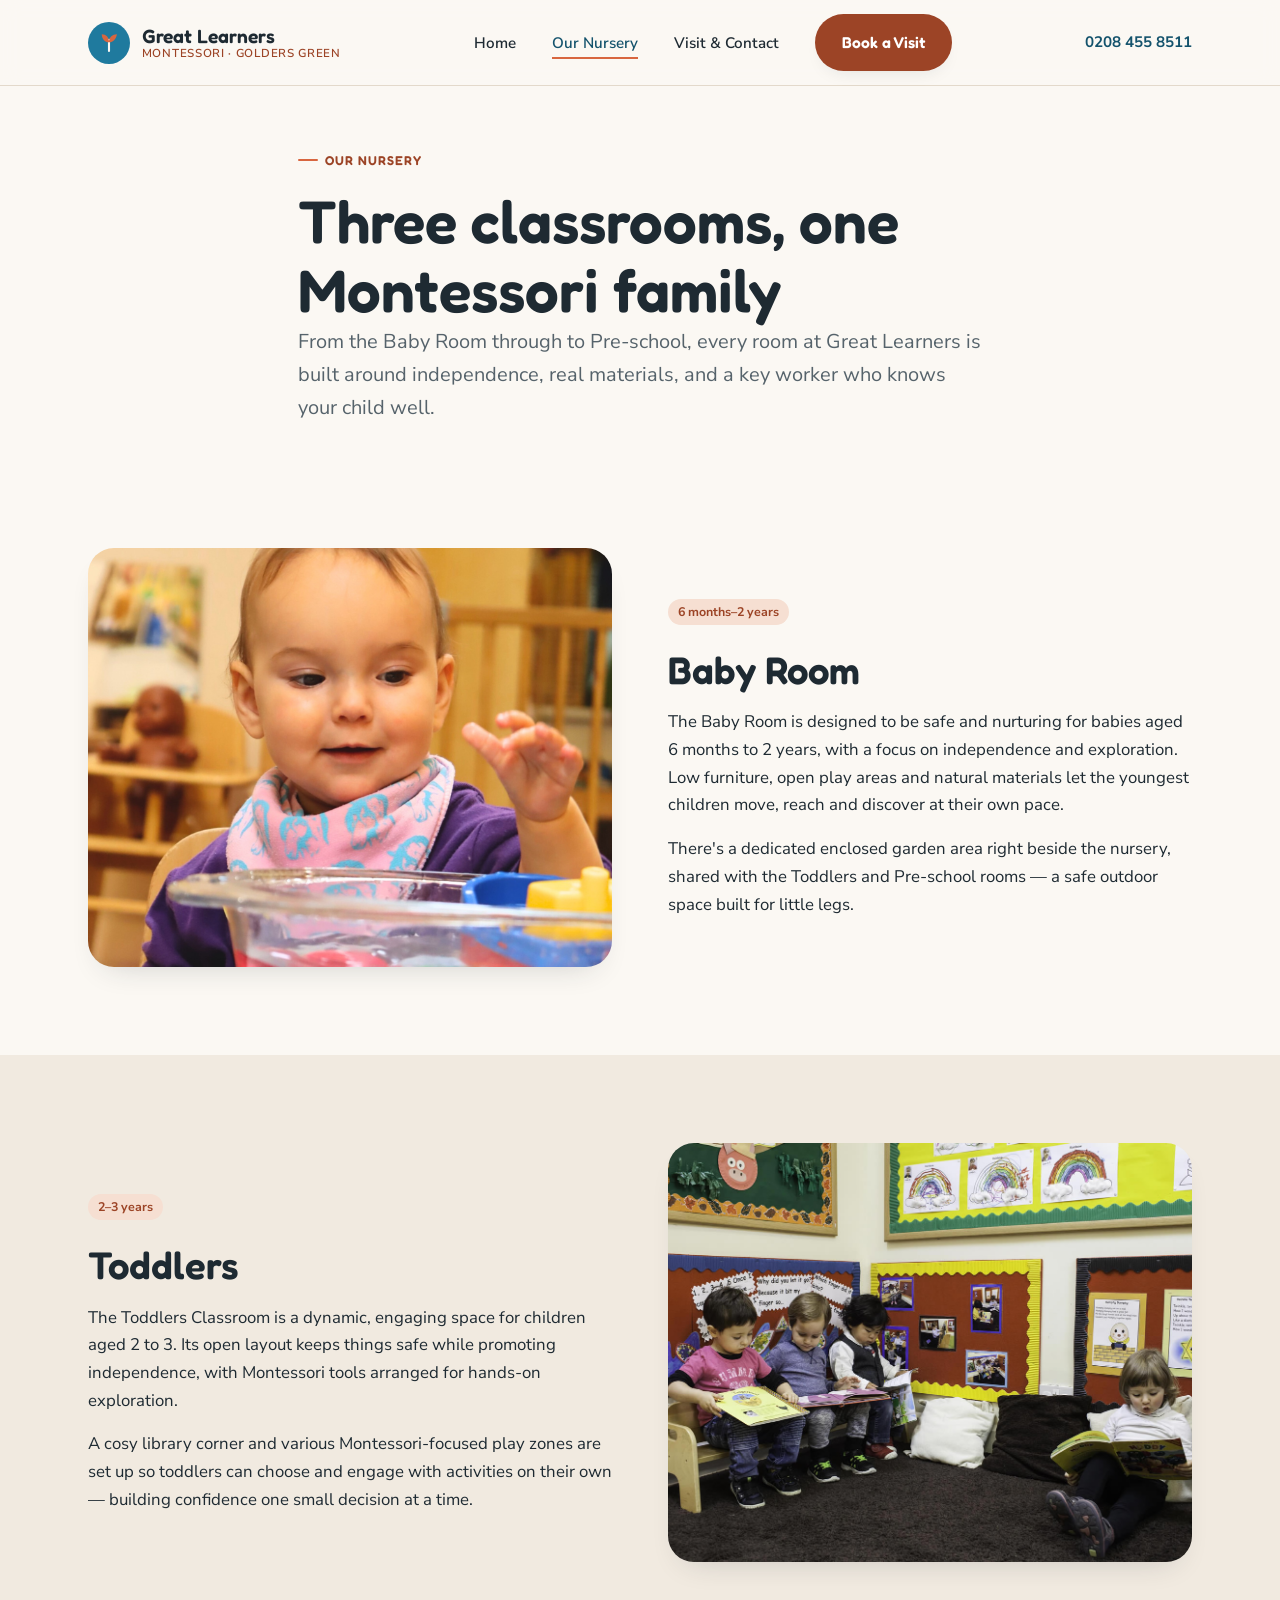
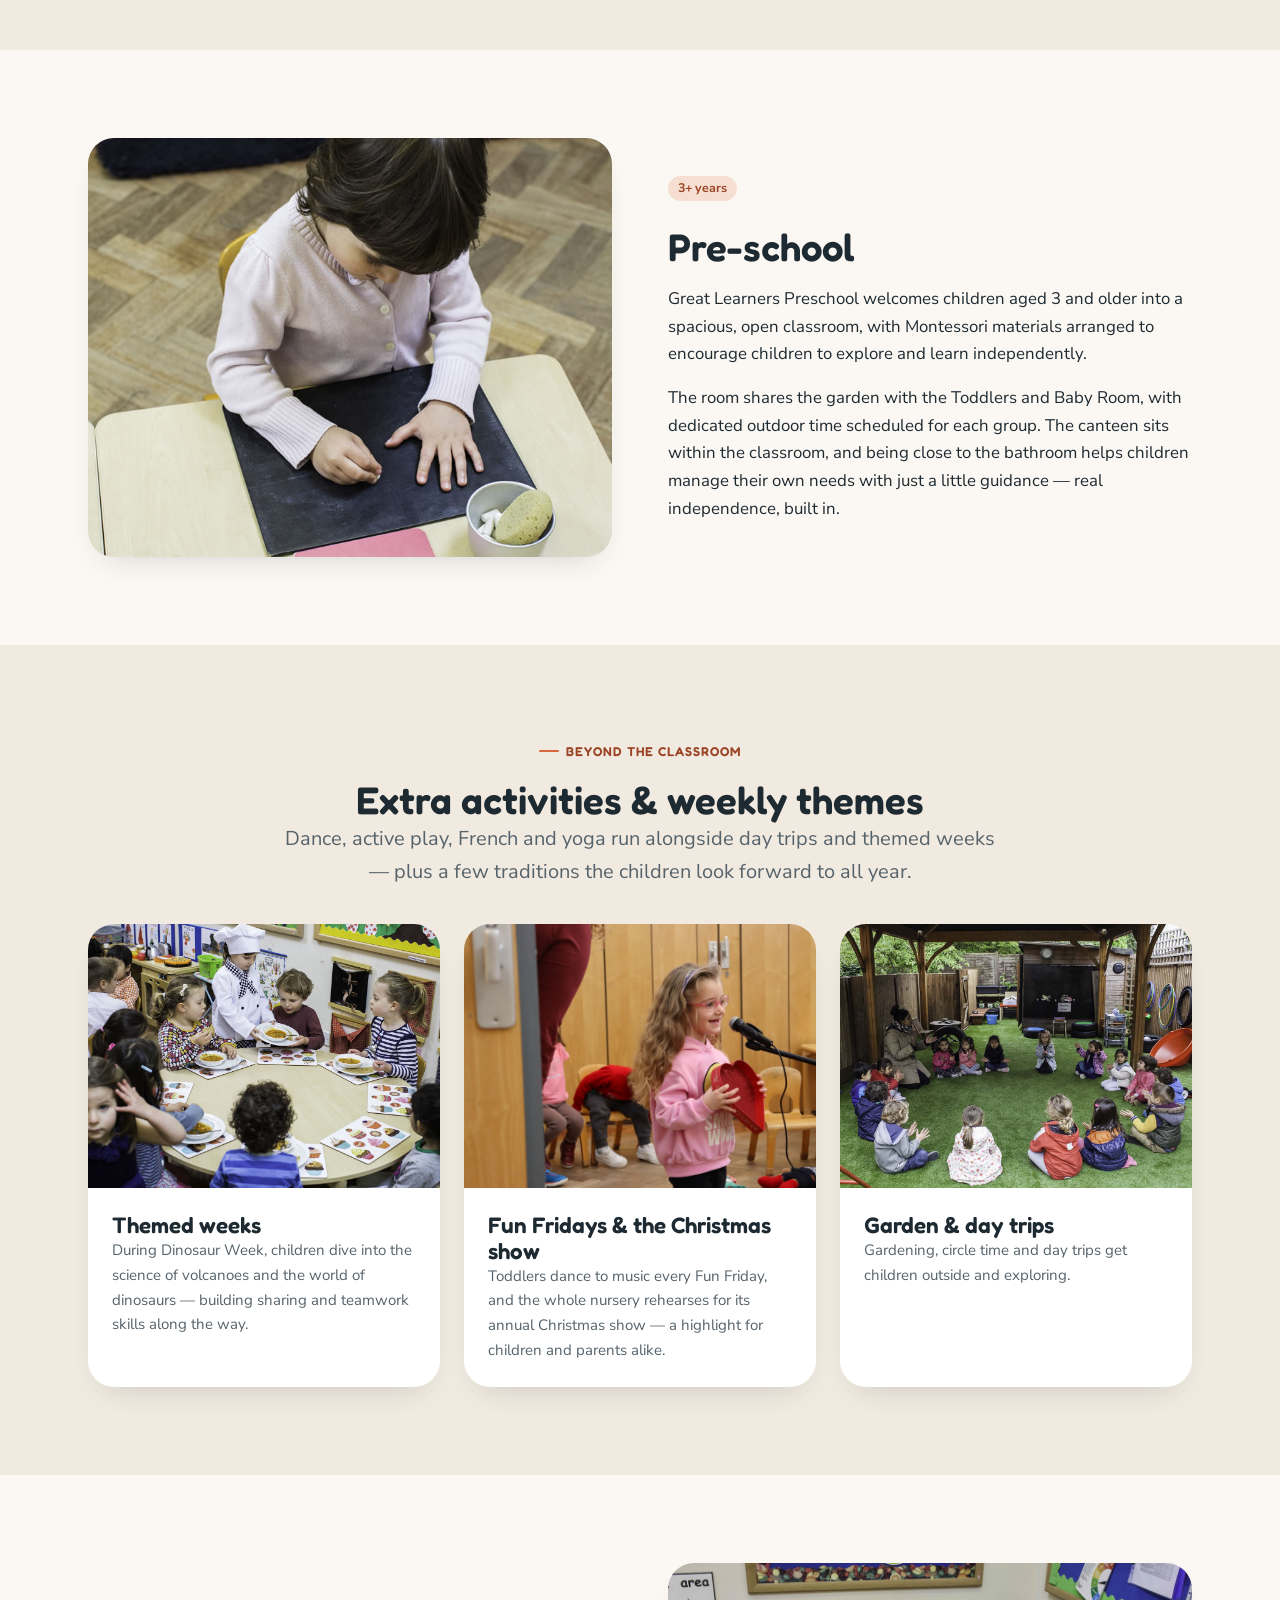
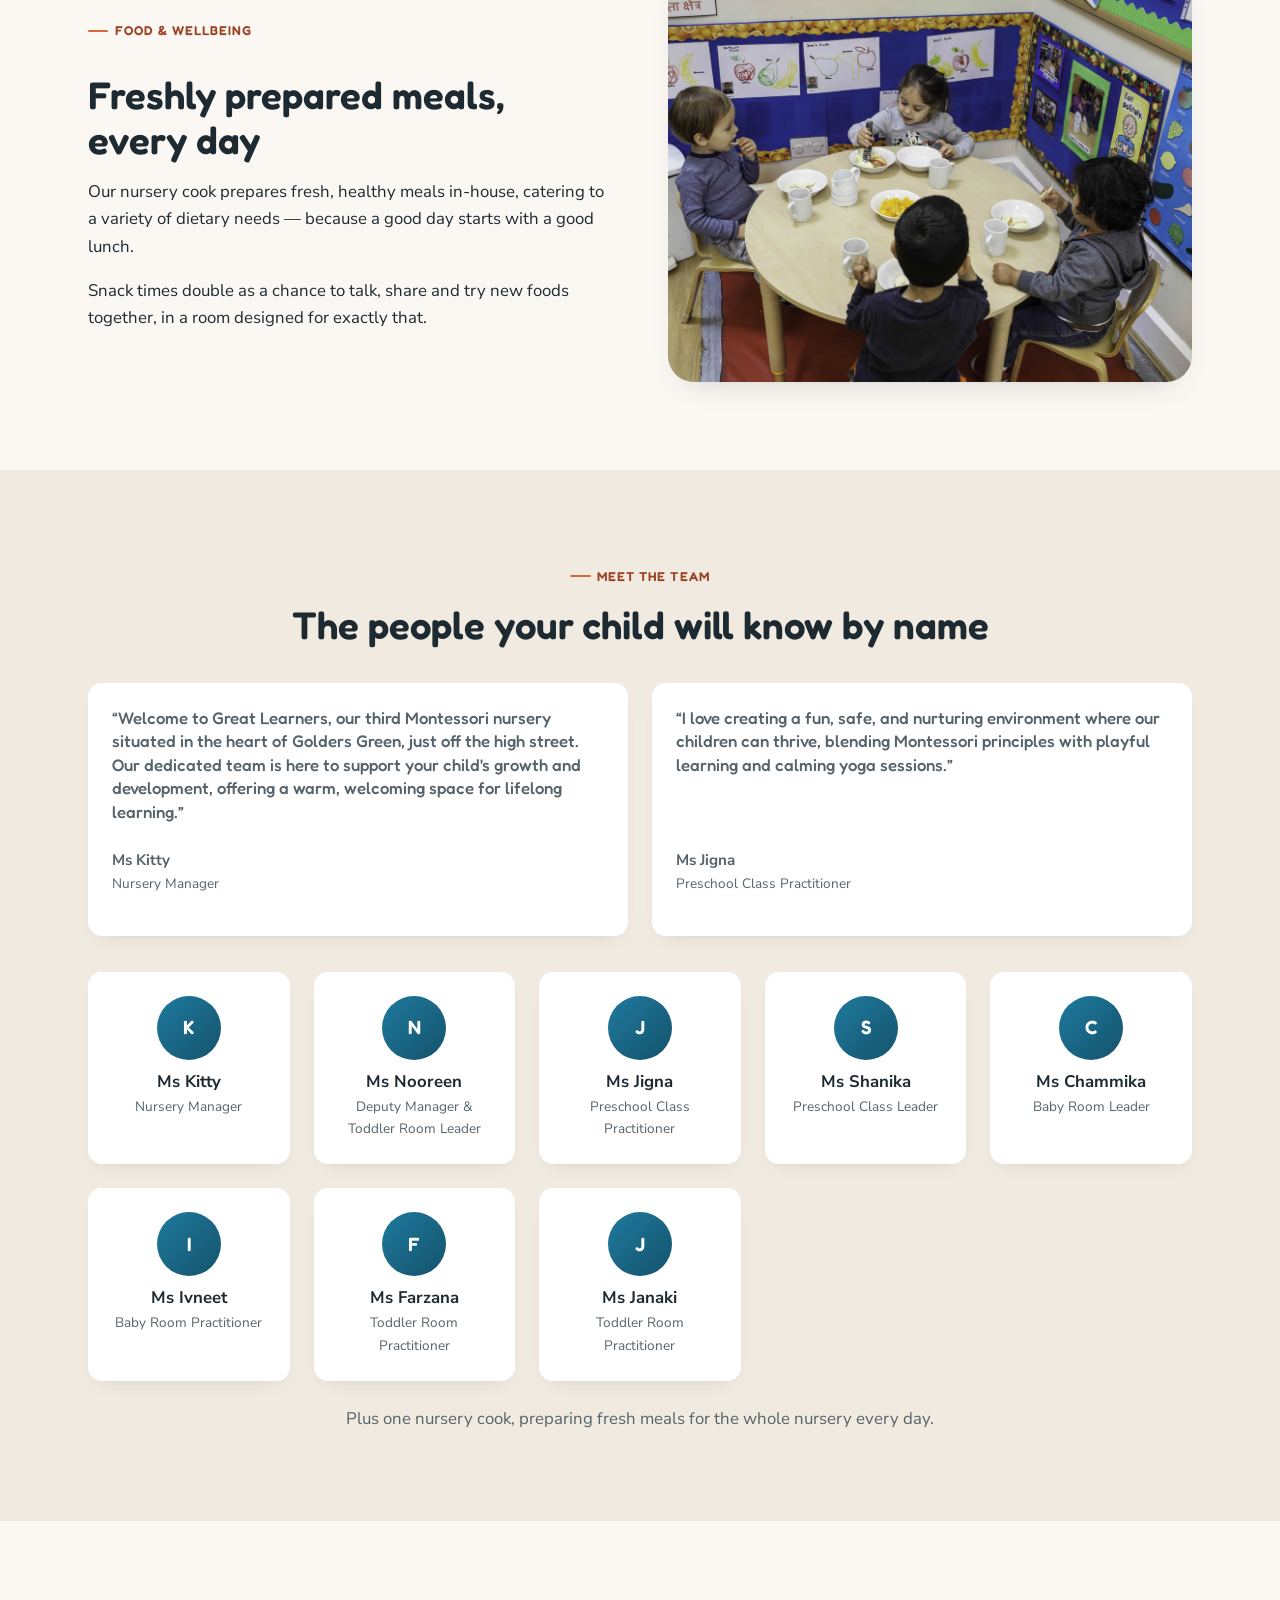
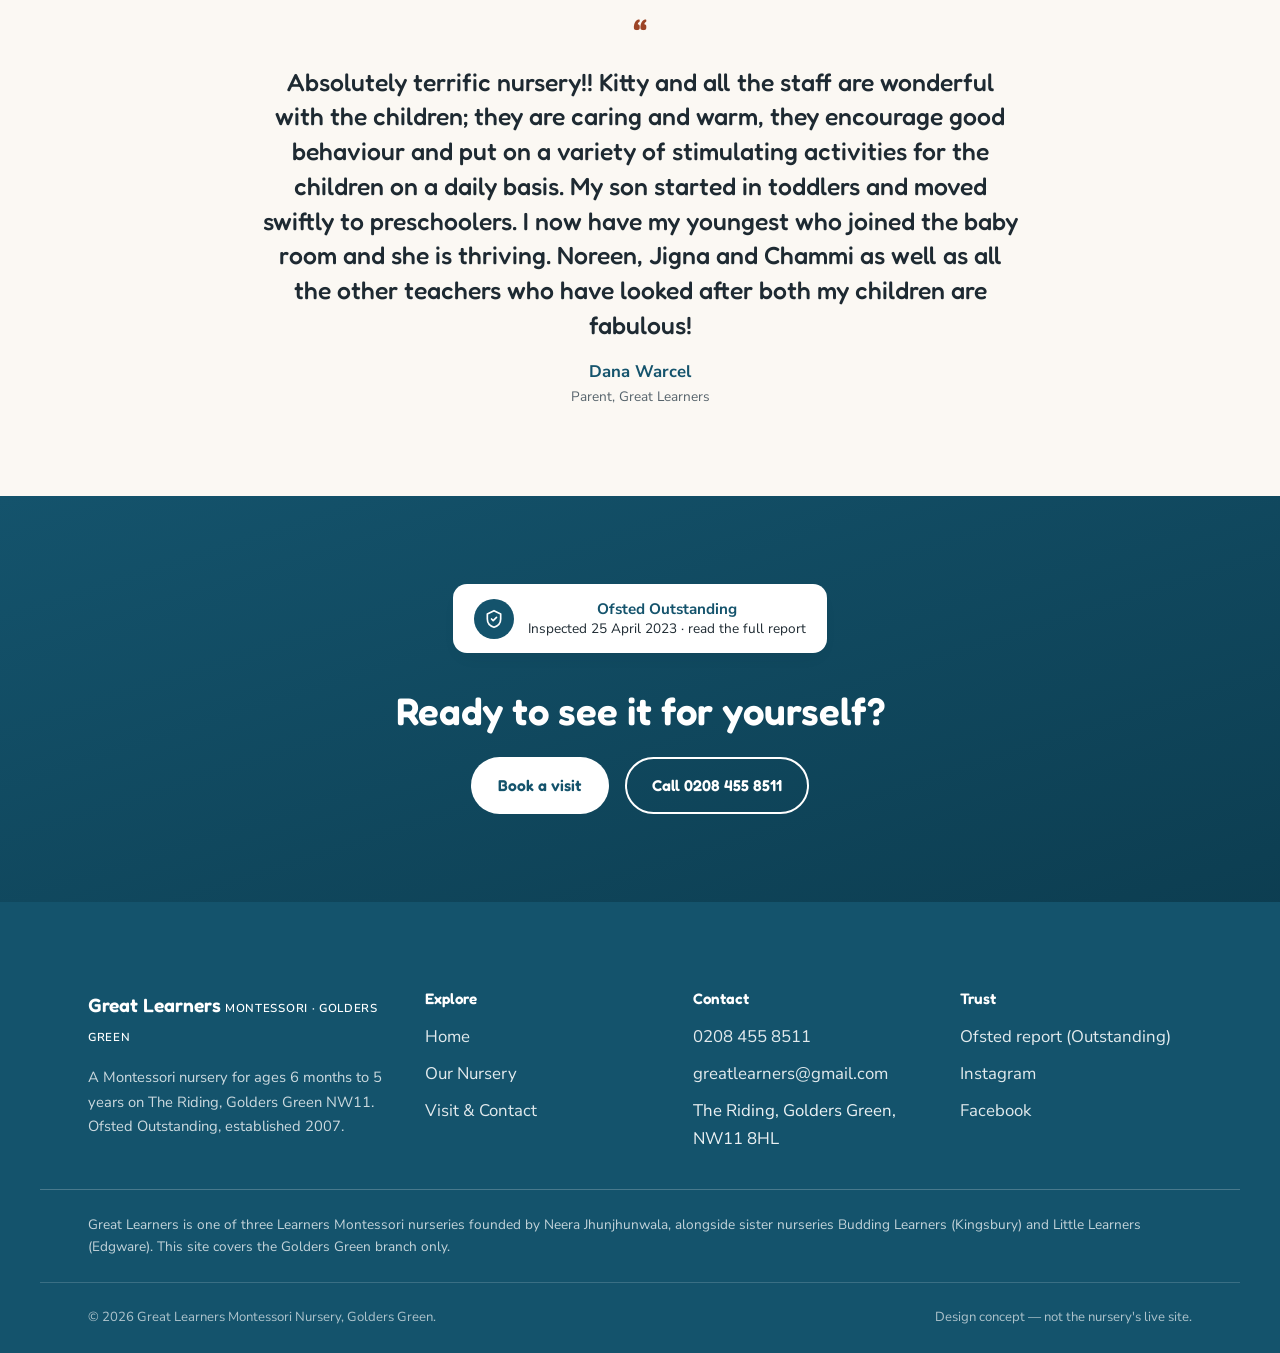
==== commit 4d72cc82: "Fix unsupported factual claims and complete independent QA audit Removed unsupported "sent straight " ====
--- a/our-nursery.html
+++ b/our-nursery.html
@@ -131,7 +131,7 @@
           </div>
           <div class="classroom-card__body">
             <h3>Garden &amp; day trips</h3>
-            <p>Circle time, gardening and day trips get children outside and exploring, alongside the shared enclosed garden every room can use.</p>
+            <p>Gardening, circle time and day trips get children outside and exploring.</p>
           </div>
         </div>
       </div>
